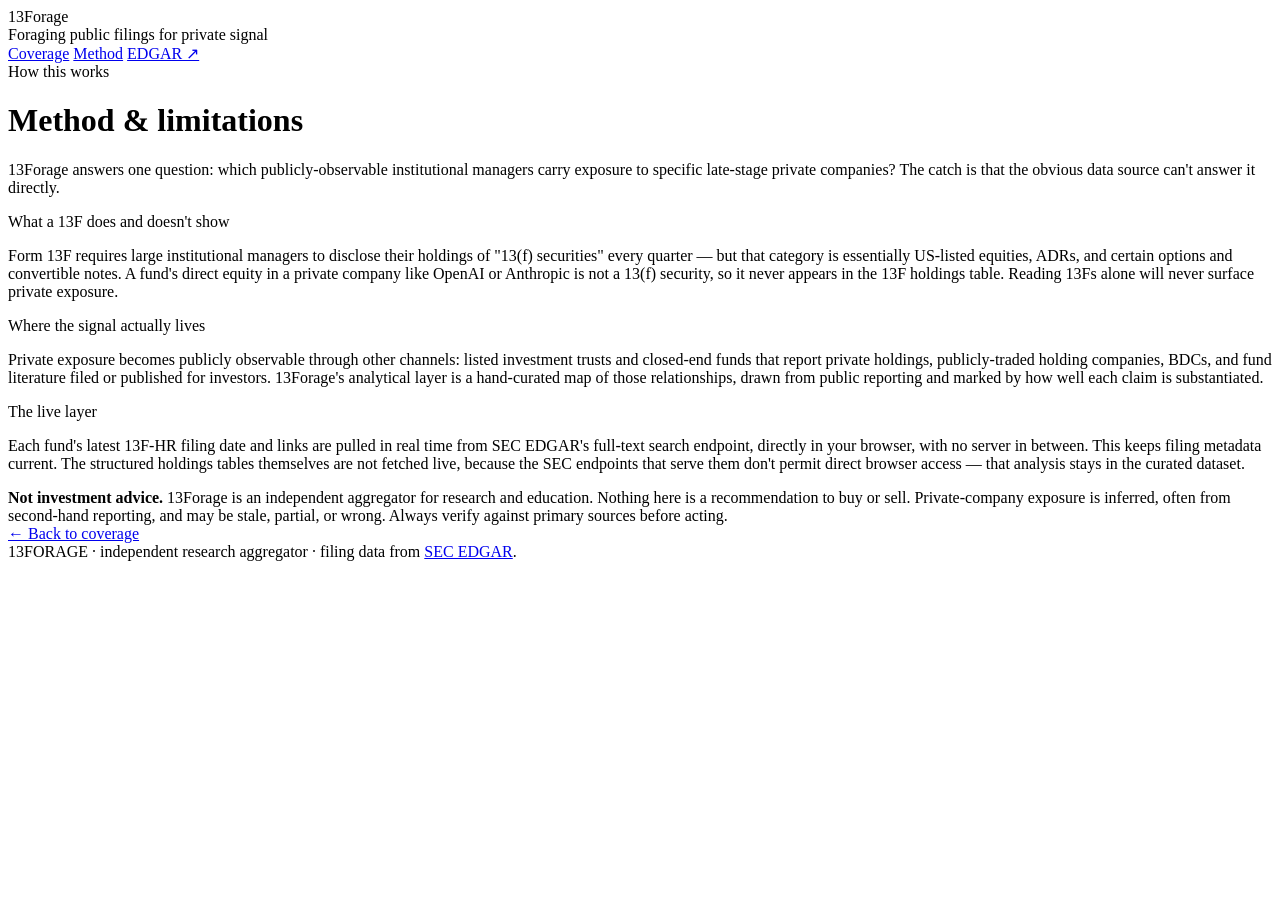
==== about.html @ 7c8a866f "Add files via upload" ====
<!DOCTYPE html>
<html lang="en">
<head>
<meta charset="utf-8">
<meta name="viewport" content="width=device-width, initial-scale=1">
<title>Method — 13Forage</title>
<link rel="preconnect" href="https://fonts.googleapis.com">
<link rel="preconnect" href="https://fonts.gstatic.com" crossorigin>
<link href="https://fonts.googleapis.com/css2?family=Space+Grotesk:wght@500;600;700&family=Inter:wght@400;500;600&family=IBM+Plex+Mono:wght@400;500&display=swap" rel="stylesheet">
<link rel="stylesheet" href="assets/style.css">
</head>
<body>

<header class="masthead">
  <div class="wrap">
    <div>
      <div class="brand"><span class="num">13</span>Forage</div>
      <div class="tagline">Foraging public filings for private signal</div>
    </div>
    <nav>
      <a href="index.html">Coverage</a>
      <a href="about.html">Method</a>
      <a href="https://www.sec.gov/cgi-bin/browse-edgar?action=getcompany" target="_blank" rel="noopener">EDGAR ↗</a>
    </nav>
  </div>
</header>

<main class="wrap">
  <div class="report-head">
    <div class="kicker">How this works</div>
    <h1>Method &amp; limitations</h1>
  </div>

  <div class="prose" style="margin-top:8px">
    <p>13Forage answers one question: which publicly-observable institutional
    managers carry exposure to specific late-stage private companies? The catch
    is that the obvious data source can't answer it directly.</p>

    <div class="eyebrow"><span>What a 13F does and doesn't show</span></div>
    <p>Form 13F requires large institutional managers to disclose their holdings
    of "13(f) securities" every quarter — but that category is essentially
    US-listed equities, ADRs, and certain options and convertible notes. A
    fund's direct equity in a private company like OpenAI or Anthropic is not a
    13(f) security, so it never appears in the 13F holdings table. Reading 13Fs
    alone will never surface private exposure.</p>

    <div class="eyebrow"><span>Where the signal actually lives</span></div>
    <p>Private exposure becomes publicly observable through other channels:
    listed investment trusts and closed-end funds that report private holdings,
    publicly-traded holding companies, BDCs, and fund literature filed or
    published for investors. 13Forage's analytical layer is a hand-curated map
    of those relationships, drawn from public reporting and marked by how well
    each claim is substantiated.</p>

    <div class="eyebrow"><span>The live layer</span></div>
    <p>Each fund's latest 13F-HR filing date and links are pulled in real time
    from SEC EDGAR's full-text search endpoint, directly in your browser, with
    no server in between. This keeps filing metadata current. The structured
    holdings tables themselves are not fetched live, because the SEC endpoints
    that serve them don't permit direct browser access — that analysis stays in
    the curated dataset.</p>

    <div class="disclosure">
      <b>Not investment advice.</b> 13Forage is an independent aggregator for
      research and education. Nothing here is a recommendation to buy or sell.
      Private-company exposure is inferred, often from second-hand reporting,
      and may be stale, partial, or wrong. Always verify against primary
      sources before acting.
    </div>
  </div>

  <a class="back" href="index.html">← Back to coverage</a>
</main>

<footer class="foot">
  <div class="wrap">
    13FORAGE · independent research aggregator · filing data from
    <a href="https://www.sec.gov/edgar" target="_blank" rel="noopener">SEC EDGAR</a>.
  </div>
</footer>
</body>
</html>
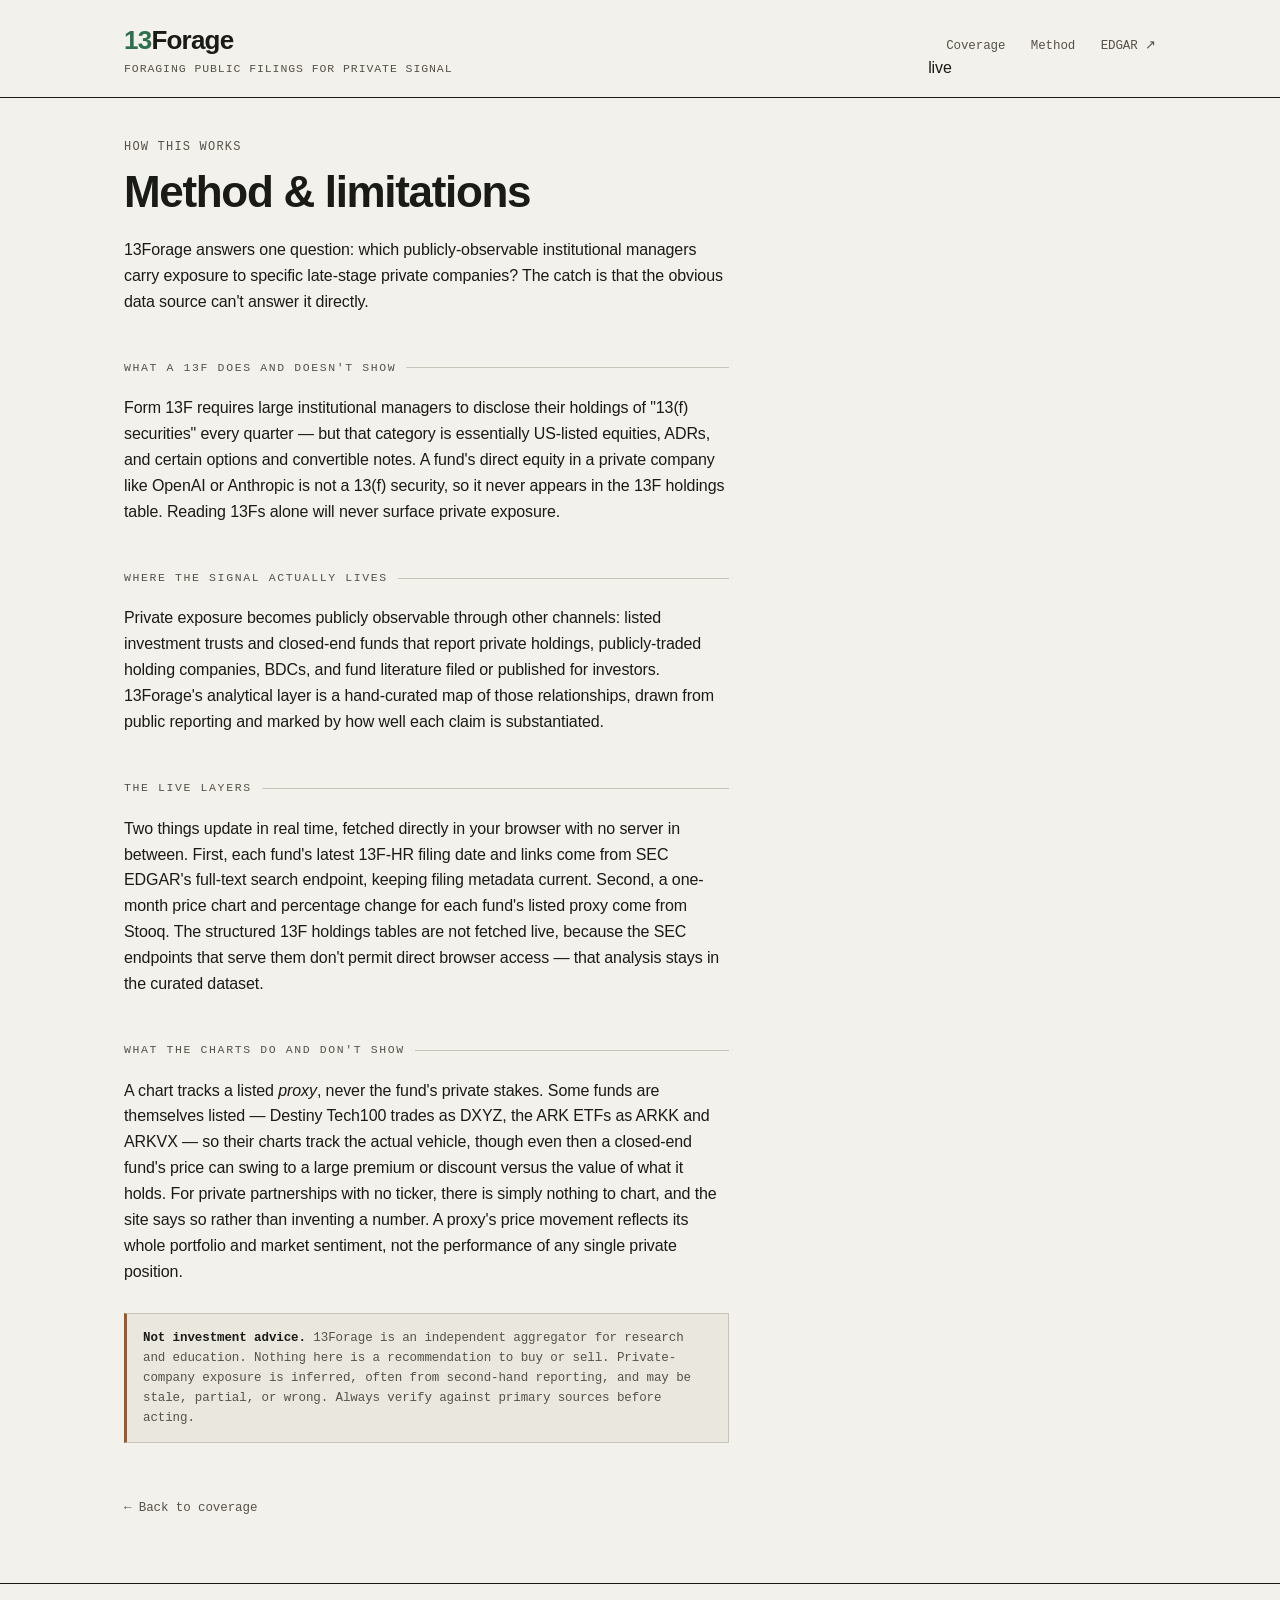
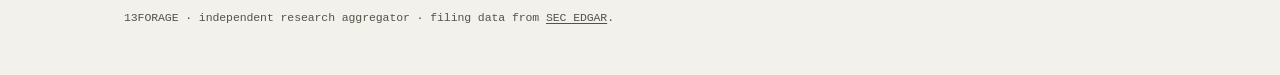
==== commit fb4e6f28: "Add files via upload" ====
--- a/about.html
+++ b/about.html
@@ -17,11 +17,16 @@
       <div class="brand"><span class="num">13</span>Forage</div>
       <div class="tagline">Foraging public filings for private signal</div>
     </div>
-    <nav>
-      <a href="index.html">Coverage</a>
-      <a href="about.html">Method</a>
-      <a href="https://www.sec.gov/cgi-bin/browse-edgar?action=getcompany" target="_blank" rel="noopener">EDGAR ↗</a>
-    </nav>
+    <div class="head-right">
+      <nav>
+        <a href="index.html">Coverage</a>
+        <a href="about.html">Method</a>
+        <a href="https://www.sec.gov/cgi-bin/browse-edgar?action=getcompany" target="_blank" rel="noopener">EDGAR ↗</a>
+      </nav>
+      <span class="live-indicator stale" title="Live data appears on the coverage and report pages">
+        <span class="rec"></span><span>live</span>
+      </span>
+    </div>
   </div>
 </header>
 
@@ -52,13 +57,24 @@
     of those relationships, drawn from public reporting and marked by how well
     each claim is substantiated.</p>
 
-    <div class="eyebrow"><span>The live layer</span></div>
-    <p>Each fund's latest 13F-HR filing date and links are pulled in real time
-    from SEC EDGAR's full-text search endpoint, directly in your browser, with
-    no server in between. This keeps filing metadata current. The structured
-    holdings tables themselves are not fetched live, because the SEC endpoints
-    that serve them don't permit direct browser access — that analysis stays in
-    the curated dataset.</p>
+    <div class="eyebrow"><span>The live layers</span></div>
+    <p>Two things update in real time, fetched directly in your browser with no
+    server in between. First, each fund's latest 13F-HR filing date and links
+    come from SEC EDGAR's full-text search endpoint, keeping filing metadata
+    current. Second, a one-month price chart and percentage change for each
+    fund's listed proxy come from Stooq. The structured 13F holdings tables are
+    not fetched live, because the SEC endpoints that serve them don't permit
+    direct browser access — that analysis stays in the curated dataset.</p>
+
+    <div class="eyebrow"><span>What the charts do and don't show</span></div>
+    <p>A chart tracks a listed <em>proxy</em>, never the fund's private stakes.
+    Some funds are themselves listed — Destiny Tech100 trades as DXYZ, the ARK
+    ETFs as ARKK and ARKVX — so their charts track the actual vehicle, though
+    even then a closed-end fund's price can swing to a large premium or discount
+    versus the value of what it holds. For private partnerships with no ticker,
+    there is simply nothing to chart, and the site says so rather than inventing
+    a number. A proxy's price movement reflects its whole portfolio and market
+    sentiment, not the performance of any single private position.</p>
 
     <div class="disclosure">
       <b>Not investment advice.</b> 13Forage is an independent aggregator for
--- a/assets/style.css
+++ b/assets/style.css
@@ -0,0 +1,259 @@
+/* ============================================================================
+   13FORAGE — stylesheet
+   Design direction: "research desk". Ink on warm paper, monospace data,
+   a single signal-green accent reserved exclusively for private-exposure
+   markers so the accent itself encodes the site's thesis.
+   ========================================================================== */
+
+:root {
+  --paper:      #F3F1EC;   /* warm off-white ground */
+  --paper-2:    #EAE7DF;   /* panel / alt row */
+  --ink:        #1A1A17;   /* near-black text */
+  --ink-soft:   #565248;   /* secondary text */
+  --rule:       #C9C4B8;   /* hairline rules */
+  --signal:     #2F6F4E;   /* private-exposure marker — used ONLY for that */
+  --signal-bg:  #DCE7DE;   /* faint signal tint for badges */
+  --flag:       #9A5B2E;   /* "reported / unverified" caution tone */
+
+  --font-display: "Space Grotesk", "Helvetica Neue", Arial, sans-serif;
+  --font-body:    "Inter", "Helvetica Neue", Arial, sans-serif;
+  --font-mono:    "IBM Plex Mono", ui-monospace, "SF Mono", Menlo, monospace;
+
+  --maxw: 1080px;
+}
+
+* { box-sizing: border-box; }
+
+html { -webkit-text-size-adjust: 100%; }
+
+body {
+  margin: 0;
+  background: var(--paper);
+  color: var(--ink);
+  font-family: var(--font-body);
+  font-size: 16px;
+  line-height: 1.55;
+  letter-spacing: -0.006em;
+}
+
+a { color: var(--ink); text-decoration: none; }
+a:hover { text-decoration: underline; text-underline-offset: 3px; }
+
+/* ---- shell ---- */
+.wrap { max-width: var(--maxw); margin: 0 auto; padding: 0 24px; }
+
+/* ---- masthead ---- */
+.masthead {
+  border-bottom: 1px solid var(--ink);
+  padding: 20px 0 16px;
+}
+.masthead .wrap {
+  display: flex; align-items: baseline; justify-content: space-between;
+  gap: 16px; flex-wrap: wrap;
+}
+.brand {
+  font-family: var(--font-display);
+  font-weight: 700;
+  font-size: 26px;
+  letter-spacing: -0.03em;
+}
+.brand .num { color: var(--signal); }
+.tagline {
+  font-family: var(--font-mono);
+  font-size: 11.5px;
+  color: var(--ink-soft);
+  text-transform: uppercase;
+  letter-spacing: 0.08em;
+}
+.masthead nav { font-family: var(--font-mono); font-size: 12.5px; }
+.masthead nav a { margin-left: 18px; color: var(--ink-soft); }
+.masthead nav a:hover { color: var(--ink); }
+
+/* ---- hero (index) ---- */
+.hero { padding: 56px 0 40px; border-bottom: 1px solid var(--rule); }
+.hero h1 {
+  font-family: var(--font-display);
+  font-weight: 700;
+  font-size: clamp(34px, 6vw, 60px);
+  line-height: 1.02;
+  letter-spacing: -0.035em;
+  margin: 0 0 22px;
+  max-width: 16ch;
+}
+.hero h1 em { font-style: normal; color: var(--signal); }
+.hero p.lede {
+  max-width: 62ch;
+  font-size: 17px;
+  color: var(--ink-soft);
+  margin: 0;
+}
+
+/* ---- disclosure strip: the honest core of the product ---- */
+.disclosure {
+  font-family: var(--font-mono);
+  font-size: 12.5px;
+  line-height: 1.6;
+  background: var(--paper-2);
+  border: 1px solid var(--rule);
+  border-left: 3px solid var(--flag);
+  padding: 14px 16px;
+  margin: 28px 0;
+  color: var(--ink-soft);
+}
+.disclosure b { color: var(--ink); font-weight: 600; }
+
+/* ---- section label ---- */
+.eyebrow {
+  font-family: var(--font-mono);
+  font-size: 11.5px;
+  text-transform: uppercase;
+  letter-spacing: 0.14em;
+  color: var(--ink-soft);
+  display: flex; align-items: center; gap: 10px;
+  margin: 44px 0 18px;
+}
+.eyebrow::after {
+  content: ""; flex: 1; height: 1px; background: var(--rule);
+}
+
+/* ---- fund index table ---- */
+.fund-table { width: 100%; border-collapse: collapse; }
+.fund-table th {
+  text-align: left;
+  font-family: var(--font-mono);
+  font-size: 11px;
+  text-transform: uppercase;
+  letter-spacing: 0.09em;
+  color: var(--ink-soft);
+  font-weight: 500;
+  padding: 8px 12px;
+  border-bottom: 1px solid var(--ink);
+}
+.fund-table td {
+  padding: 16px 12px;
+  border-bottom: 1px solid var(--rule);
+  vertical-align: top;
+}
+.fund-table tr:hover td { background: var(--paper-2); }
+.fund-name {
+  font-family: var(--font-display);
+  font-weight: 600;
+  font-size: 18px;
+  letter-spacing: -0.02em;
+}
+.fund-mgr { font-size: 13px; color: var(--ink-soft); }
+.mono { font-family: var(--font-mono); font-size: 12.5px; }
+.exposure-cell { font-family: var(--font-mono); font-size: 12px; }
+
+/* ---- private-exposure badge (the signature marker) ---- */
+.pe-badge {
+  display: inline-block;
+  font-family: var(--font-mono);
+  font-size: 11px;
+  letter-spacing: 0.02em;
+  color: var(--signal);
+  background: var(--signal-bg);
+  border: 1px solid var(--signal);
+  padding: 1px 7px;
+  margin: 2px 4px 2px 0;
+  white-space: nowrap;
+}
+.tag {
+  display: inline-block;
+  font-family: var(--font-mono);
+  font-size: 10.5px;
+  text-transform: uppercase;
+  letter-spacing: 0.05em;
+  color: var(--ink-soft);
+  border: 1px solid var(--rule);
+  padding: 1px 6px;
+  margin: 2px 4px 2px 0;
+}
+
+/* ---- live-status pill ---- */
+.live {
+  font-family: var(--font-mono);
+  font-size: 11px;
+  color: var(--ink-soft);
+}
+.live .dot {
+  display: inline-block; width: 7px; height: 7px; border-radius: 50%;
+  background: var(--rule); margin-right: 5px; vertical-align: middle;
+}
+.live.ok   .dot { background: var(--signal); }
+.live.err  .dot { background: var(--flag); }
+
+/* ---- report page ---- */
+.report-head { padding: 40px 0 8px; }
+.report-head .kicker {
+  font-family: var(--font-mono); font-size: 12px;
+  text-transform: uppercase; letter-spacing: 0.1em; color: var(--ink-soft);
+}
+.report-head h1 {
+  font-family: var(--font-display); font-weight: 700;
+  font-size: clamp(28px, 5vw, 44px); letter-spacing: -0.03em;
+  line-height: 1.05; margin: 12px 0 6px;
+}
+.report-head .sub { color: var(--ink-soft); font-size: 15px; }
+
+.grid-2 { display: grid; grid-template-columns: 1.4fr 1fr; gap: 40px; }
+@media (max-width: 760px) { .grid-2 { grid-template-columns: 1fr; gap: 8px; } }
+
+.panel {
+  border: 1px solid var(--rule);
+  padding: 18px 20px;
+  margin: 18px 0;
+  background: var(--paper);
+}
+.panel h3 {
+  font-family: var(--font-mono); font-size: 11.5px; font-weight: 500;
+  text-transform: uppercase; letter-spacing: 0.1em; color: var(--ink-soft);
+  margin: 0 0 12px;
+}
+.datum { display: flex; justify-content: space-between; gap: 12px;
+  padding: 7px 0; border-bottom: 1px dotted var(--rule); font-size: 14px; }
+.datum:last-child { border-bottom: 0; }
+.datum .k { color: var(--ink-soft); font-family: var(--font-mono);
+  font-size: 12px; }
+.datum .v { font-family: var(--font-mono); font-size: 13px; text-align: right; }
+
+.pe-card {
+  border: 1px solid var(--rule);
+  border-left: 3px solid var(--signal);
+  padding: 14px 16px; margin: 12px 0; background: var(--paper);
+}
+.pe-card .co {
+  font-family: var(--font-display); font-weight: 600; font-size: 17px;
+  letter-spacing: -0.02em; margin-bottom: 4px;
+}
+.pe-card .co .basis {
+  font-family: var(--font-mono); font-size: 10.5px; font-weight: 400;
+  color: var(--flag); border: 1px solid var(--flag); padding: 0 5px;
+  margin-left: 8px; text-transform: uppercase; letter-spacing: 0.04em;
+  vertical-align: middle;
+}
+.pe-card .vehicle { font-size: 14px; margin: 4px 0; }
+.pe-card .note { font-size: 13px; color: var(--ink-soft);
+  font-family: var(--font-mono); line-height: 1.55; }
+
+.prose { font-size: 16px; line-height: 1.62; max-width: 68ch; }
+.prose p { margin: 0 0 16px; }
+
+/* ---- footer ---- */
+.foot {
+  border-top: 1px solid var(--ink);
+  margin-top: 64px; padding: 24px 0 48px;
+  font-family: var(--font-mono); font-size: 11.5px; color: var(--ink-soft);
+  line-height: 1.7;
+}
+.foot a { color: var(--ink-soft); text-decoration: underline;
+  text-underline-offset: 2px; }
+
+/* ---- accessibility ---- */
+:focus-visible { outline: 2px solid var(--signal); outline-offset: 2px; }
+@media (prefers-reduced-motion: reduce) {
+  * { animation: none !important; transition: none !important; }
+}
+
+.back { font-family: var(--font-mono); font-size: 12.5px; color: var(--ink-soft);
+  display: inline-block; margin: 28px 0 0; }
